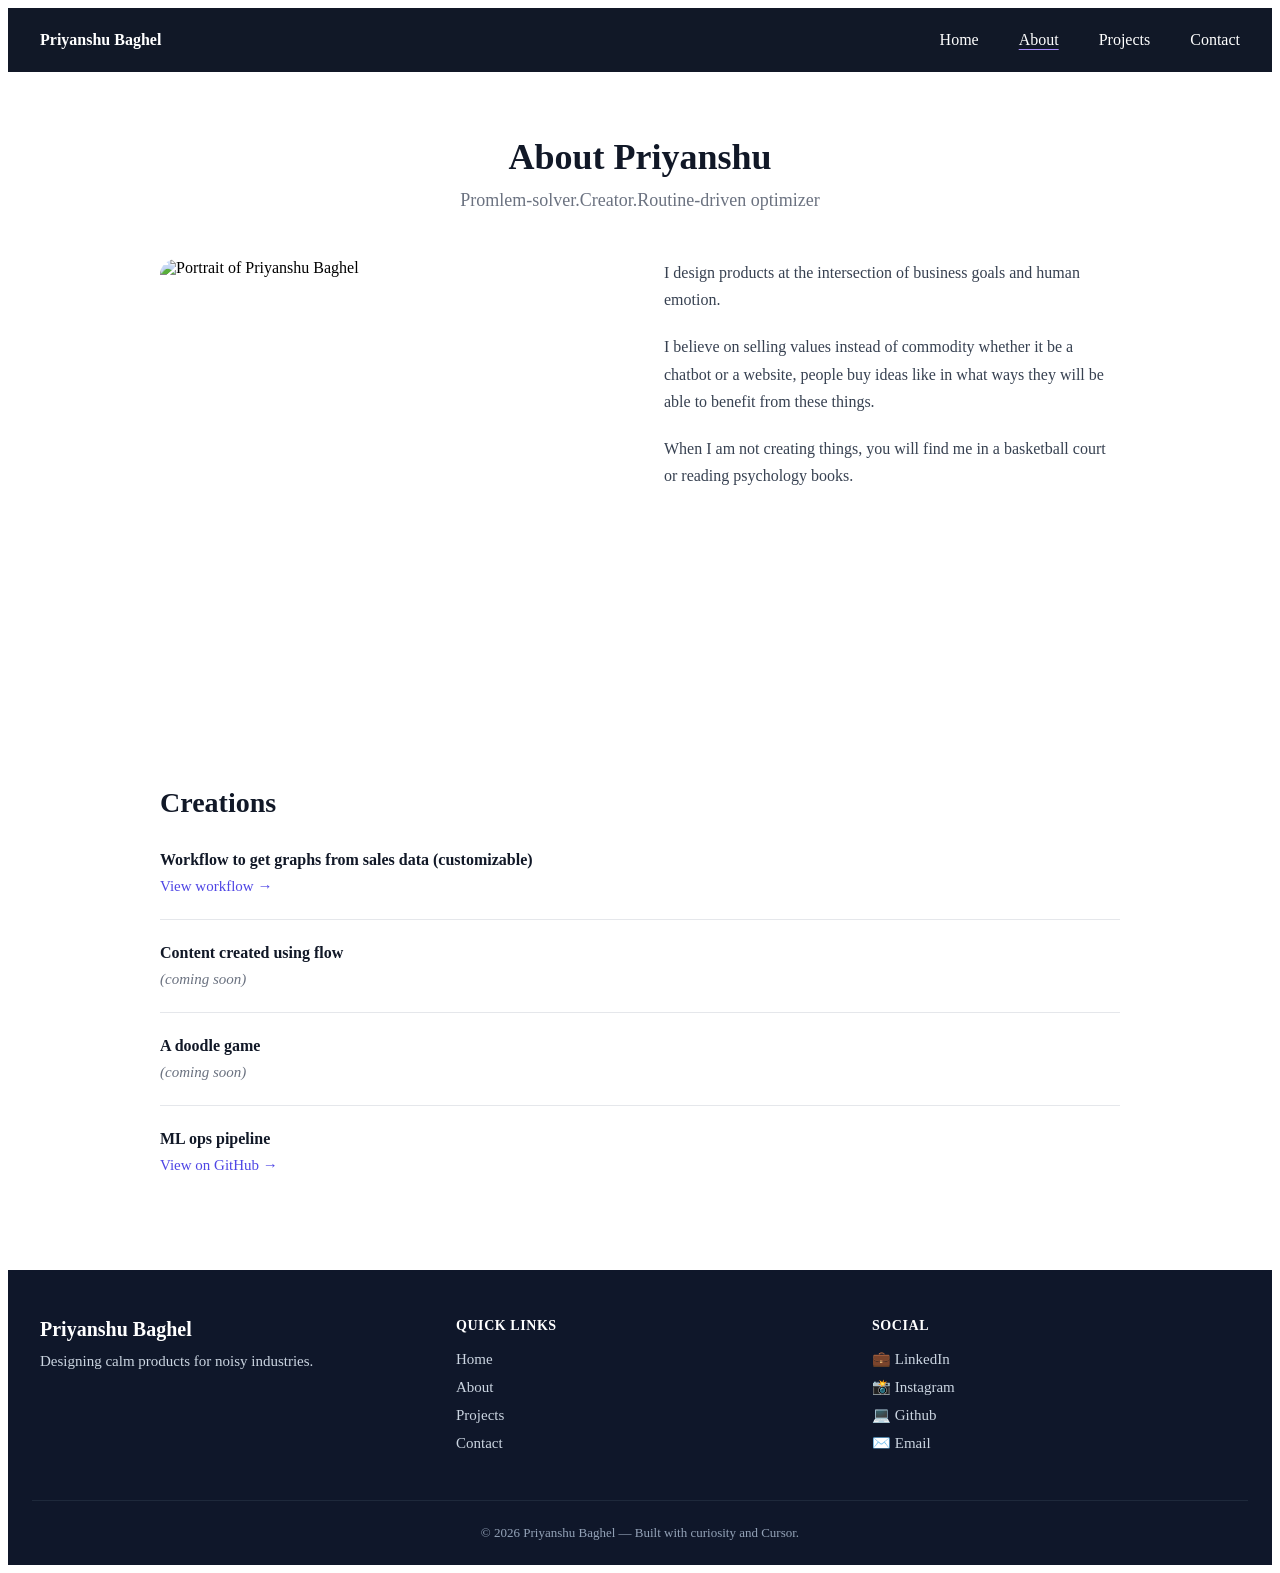
==== about.html @ ce5935f5 "Add files via upload" ====
<!DOCTYPE html>
<html lang="en">
<head>
  <meta charset="UTF-8">
  <meta name="viewport" content="width=device-width, initial-scale=1.0">
  <title>About | Priyanshu Baghel</title>
  <link rel="stylesheet" href="styles.css">
</head>
<body>

  <!-- Main site navigation — stays pinned at the top while scrolling -->
  <nav class="navbar">

    <!-- Brand name shown on the left side of the bar -->
    <a href="index.html" class="navbar-brand">Priyanshu Baghel</a>

    <!-- Link group — sits on the right and holds all page links -->
    <ul class="navbar-links">
      <!-- "active" marks the current page so it gets a purple underline -->
      <li><a href="index.html">Home</a></li>
      <li><a href="about.html" class="active">About</a></li>
      <li><a href="projects.html">Projects</a></li>
      <li><a href="contact.html">Contact</a></li>
    </ul>

  </nav>

  <!-- Page header -->
  <header class="about-header">
    <h1 class="about-title">About Priyanshu</h1>
    <p class="about-subtitle">Promlem-solver.Creator.Routine-driven optimizer</p>
  </header>

  <!-- Two-column bio: photo on the left, story on the right -->
  <section class="about-bio">
    <img
      class="about-photo"
      src="https://placehold.co/400x400/4f46e5/ffffff?text=Priyanshu"
      alt="Portrait of Priyanshu Baghel"
      width="400"
      height="400"
    >
    <div class="about-bio-text">
      <p>I design products at the intersection of business goals and human emotion.</p>
      <p>I believe on selling values instead of commodity whether it be a chatbot or a website, people buy ideas like in what ways they will be able to benefit from these things.</p>
      <p>When I am not creating things, you will find me in a basketball court or reading psychology books.</p>
    </div>
  </section>

  <!-- Creations — vertical list of projects with links -->
  <section class="creations">
    <h2 class="creations-heading">Creations</h2>
    <ul class="creations-list">
      <li class="creation-item">
        <p class="creation-description">Workflow to get graphs from sales data (customizable)</p>
        <a href="https://tempusage.app.n8n.cloud/workflow/j2OsBE8HFvmYB6ne" target="_blank" rel="noopener noreferrer">View workflow →</a>
      </li>
      <li class="creation-item">
        <p class="creation-description">Content created using flow</p>
        <span class="creation-coming-soon">(coming soon)</span>
      </li>
      <li class="creation-item">
        <p class="creation-description">A doodle game</p>
        <span class="creation-coming-soon">(coming soon)</span>
      </li>
      <li class="creation-item">
        <p class="creation-description">ML ops pipeline</p>
        <a href="https://github.com/Priyanshukcah/Mlops" target="_blank" rel="noopener noreferrer">View on GitHub →</a>
      </li>
    </ul>
  </section>

  <!-- Site footer — brand, quick links, and social -->
  <footer class="site-footer">
    <div class="footer-main">
      <div class="footer-column footer-brand">
        <p class="footer-brand-name">Priyanshu Baghel</p>
        <p class="footer-tagline">Designing calm products for noisy industries.</p>
      </div>
      <div class="footer-column footer-links">
        <h3 class="footer-heading">Quick links</h3>
        <ul>
          <li><a href="index.html">Home</a></li>
          <li><a href="about.html">About</a></li>
          <li><a href="projects.html">Projects</a></li>
          <li><a href="contact.html">Contact</a></li>
        </ul>
      </div>
      <div class="footer-column footer-social">
        <h3 class="footer-heading">Social</h3>
        <ul>
          <li><a href="https://www.linkedin.com/in/priyanshu-baghel-b178b1399/" target="_blank" rel="noopener noreferrer">💼 LinkedIn</a></li>
          <li><a href="https://www.instagram.com/2025ucs0103/" target="_blank" rel="noopener noreferrer">📸 Instagram</a></li>
          <li><a href="https://github.com/Priyanshukcah" target="_blank" rel="noopener noreferrer">💻 Github</a></li>
          <li><a href="mailto:priyanshubaghel164@gmail.com">✉️ Email</a></li>
        </ul>
      </div>
    </div>
    <div class="footer-bottom">
      <p>© 2026 Priyanshu Baghel — Built with curiosity and Cursor.</p>
    </div>
  </footer>

  <script src="script.js"></script>
</body>
</html>
---- styles.css ----
/* === NAVIGATION === */

.navbar {
  position: sticky;
  top: 0;
  z-index: 100;
  display: flex;
  align-items: center;
  justify-content: space-between;
  height: 64px;
  padding: 0 2rem;
  background-color: #111827;
  font-size: 16px;
}

.navbar-brand {
  color: #ffffff;
  text-decoration: none;
  font-weight: 600;
  transition: color 0.2s ease;
}

.navbar-brand:hover {
  color: #a78bfa;
}

.navbar-links {
  display: flex;
  align-items: center;
  gap: 2.5rem;
  margin: 0;
  padding: 0;
  list-style: none;
}

.navbar-links a {
  color: #ffffff;
  text-decoration: none;
  transition: color 0.2s ease;
}

.navbar-links a:hover {
  color: #a78bfa;
}

.navbar-links a.active {
  text-decoration: underline;
  text-decoration-color: #a78bfa;
  text-underline-offset: 4px;
}

/* === HERO === */

.hero {
  display: flex;
  align-items: center;
  justify-content: center;
  width: 100%;
  height: 80vh;
  background: linear-gradient(to bottom right, #4f46e5, #9333ea);
  color: #ffffff;
  text-align: center;
}

.hero-content {
  display: flex;
  flex-direction: column;
  align-items: center;
  padding: 0 2rem;
}

.hero-eyebrow {
  margin: 0 0 1rem;
  font-size: 14px;
  letter-spacing: 4px;
  text-transform: uppercase;
  opacity: 0.6;
}

.hero-headline {
  margin: 0 0 1.25rem;
  max-width: 800px;
  font-size: 48px;
  font-weight: 700;
  line-height: 1.15;
}

@media (max-width: 639px) {
  .hero-headline {
    font-size: 36px;
  }
}

.hero-subheadline {
  margin: 0 0 2rem;
  max-width: 600px;
  font-size: 20px;
  line-height: 1.5;
  opacity: 0.8;
}

.hero-cta {
  display: inline-block;
  padding: 16px 32px;
  border-radius: 999px;
  background-color: #ffffff;
  color: #111827;
  font-size: 16px;
  font-weight: 600;
  text-decoration: none;
  box-shadow: 0 4px 14px rgba(0, 0, 0, 0.15);
  transition: transform 0.2s ease, box-shadow 0.2s ease;
  animation: hero-float 2s ease-in-out infinite;
}

@keyframes hero-float {
  0%, 100% {
    transform: translateY(0);
  }
  50% {
    transform: translateY(-3px);
  }
}

.hero-cta:hover {
  transform: translateY(-4px);
  box-shadow: 0 8px 20px rgba(0, 0, 0, 0.2);
}

/* === SKILLS === */

.skills {
  padding: 96px 24px;
  text-align: center;
}

.skills-heading {
  margin: 0 0 16px;
  font-size: 32px;
  font-weight: 700;
  color: #111827;
}

.skills-tagline {
  margin: 0 0 48px;
  font-size: 18px;
  color: #6b7280;
}

.skills-grid {
  display: grid;
  grid-template-columns: repeat(auto-fit, minmax(260px, 1fr));
  gap: 24px;
  max-width: 1200px;
  margin: 0 auto;
  text-align: left;
}

.skill-card {
  padding: 24px;
  border: 1px solid #e5e7eb;
  border-radius: 16px;
  background-color: #ffffff;
  box-shadow: 0 1px 3px rgba(0, 0, 0, 0.08);
  transition: transform 0.2s ease, box-shadow 0.2s ease;
}

.skill-card:hover {
  transform: translateY(-6px);
  box-shadow: 0 12px 24px rgba(0, 0, 0, 0.12);
}

.skill-icon {
  display: block;
  margin-bottom: 12px;
  font-size: 48px;
  line-height: 1;
}

.skill-name {
  margin: 0 0 8px;
  font-size: 20px;
  font-weight: 600;
  color: #111827;
}

.skill-description {
  margin: 0;
  font-size: 14px;
  line-height: 1.5;
  color: #6b7280;
}

/* === ABOUT === */

.about-header {
  padding: 64px 24px 48px;
  text-align: center;
}

.about-title {
  margin: 0 0 12px;
  font-size: 36px;
  font-weight: 700;
  color: #111827;
}

.about-subtitle {
  margin: 0;
  font-size: 18px;
  color: #6b7280;
}

.about-bio {
  display: grid;
  grid-template-columns: 1fr 1fr;
  gap: 48px;
  align-items: start;
  max-width: 960px;
  margin: 0 auto;
  padding: 0 24px 64px;
}

.about-photo {
  width: 400px;
  height: 400px;
  max-width: 100%;
  border-radius: 16px;
  object-fit: cover;
}

.about-bio-text p {
  margin: 0 0 1.25rem;
  font-size: 16px;
  line-height: 1.7;
  color: #374151;
}

.about-bio-text p:last-child {
  margin-bottom: 0;
}

@media (max-width: 768px) {
  .about-bio {
    grid-template-columns: 1fr;
    justify-items: center;
    text-align: center;
  }
}

.creations {
  max-width: 960px;
  margin: 0 auto;
  padding: 64px 24px 96px;
}

.creations-heading {
  margin: 0 0 32px;
  font-size: 28px;
  font-weight: 700;
  color: #111827;
}

.creations-list {
  margin: 0;
  padding: 0;
  list-style: none;
}

.creation-item {
  padding: 24px 0;
  border-bottom: 1px solid #e5e7eb;
}

.creation-item:first-child {
  padding-top: 0;
}

.creation-item:last-child {
  border-bottom: none;
  padding-bottom: 0;
}

.creation-description {
  margin: 0 0 8px;
  font-size: 16px;
  font-weight: 600;
  color: #111827;
}

.creation-item a {
  color: #4f46e5;
  font-size: 15px;
  font-weight: 500;
  text-decoration: none;
  transition: color 0.2s ease;
}

.creation-item a:hover {
  color: #9333ea;
}

.creation-coming-soon {
  font-size: 15px;
  color: #6b7280;
  font-style: italic;
}

/* === PROJECTS === */

.projects-header {
  padding: 64px 24px 48px;
  text-align: center;
}

.projects-title {
  margin: 0 0 12px;
  font-size: 36px;
  font-weight: 700;
  color: #111827;
}

.projects-subtitle {
  margin: 0;
  font-size: 18px;
  color: #6b7280;
}

.projects-grid {
  display: grid;
  grid-template-columns: repeat(auto-fit, minmax(320px, 1fr));
  gap: 32px;
  max-width: 1200px;
  margin: 0 auto;
  padding: 0 24px 96px;
}

.project-card {
  overflow: hidden;
  border: 1px solid #e5e7eb;
  border-radius: 16px;
  background-color: #ffffff;
  box-shadow: 0 1px 3px rgba(0, 0, 0, 0.08);
}

.project-image {
  display: block;
  width: 100%;
  aspect-ratio: 16 / 9;
  object-fit: cover;
}

.project-body {
  padding: 24px;
}

.project-title {
  margin: 0 0 8px;
  font-size: 22px;
  font-weight: 600;
  color: #111827;
}

.project-description {
  margin: 0 0 16px;
  font-size: 14px;
  line-height: 1.5;
  color: #6b7280;
}

.project-tags {
  display: flex;
  flex-wrap: wrap;
  gap: 8px;
  margin-bottom: 20px;
}

.project-tag {
  padding: 4px 10px;
  border-radius: 999px;
  background-color: #ede9fe;
  color: #5b21b6;
  font-size: 12px;
  font-weight: 500;
}

.project-link {
  color: #4f46e5;
  font-size: 15px;
  font-weight: 600;
  text-decoration: none;
  transition: text-decoration 0.2s ease, color 0.2s ease;
}

.project-link:hover {
  color: #5b21b6;
  text-decoration: underline;
}

.project-link--disabled {
  color: #6b7280;
  font-weight: 500;
  cursor: default;
}

.project-link--disabled:hover {
  color: #6b7280;
  text-decoration: none;
}

/* === CONTACT === */

.contact-header {
  padding: 64px 24px 48px;
  text-align: center;
}

.contact-title {
  margin: 0 0 12px;
  font-size: 36px;
  font-weight: 700;
  color: #111827;
}

.contact-subtitle {
  margin: 0;
  font-size: 18px;
  color: #6b7280;
}

.contact-section {
  display: grid;
  grid-template-columns: 1fr 1.4fr;
  gap: 48px;
  align-items: start;
  max-width: 1000px;
  margin: 0 auto;
  padding: 0 24px 96px;
}

@media (max-width: 900px) {
  .contact-section {
    grid-template-columns: 1fr;
  }
}

.contact-card {
  padding: 32px;
  border: 1px solid #e5e7eb;
  border-radius: 16px;
  background-color: #ffffff;
  box-shadow: 0 1px 3px rgba(0, 0, 0, 0.08);
}

.contact-card-heading {
  margin: 0 0 24px;
  font-size: 22px;
  font-weight: 600;
  color: #111827;
}

.contact-detail {
  margin-bottom: 24px;
}

.contact-detail:last-of-type {
  margin-bottom: 0;
}

.contact-detail-label {
  display: block;
  margin-bottom: 6px;
  font-size: 13px;
  font-weight: 600;
  letter-spacing: 0.04em;
  text-transform: uppercase;
  color: #6b7280;
}

.contact-detail p {
  margin: 0;
  font-size: 16px;
  color: #111827;
}

.contact-detail a {
  color: #4f46e5;
  font-size: 16px;
  text-decoration: none;
  transition: color 0.2s ease;
}

.contact-detail a:hover {
  color: #9333ea;
}

.contact-social-links {
  margin: 0;
  padding: 0;
  list-style: none;
}

.contact-social-links li {
  margin-bottom: 8px;
}

.contact-social-links li:last-child {
  margin-bottom: 0;
}

.contact-social-links a {
  color: #4f46e5;
  font-size: 16px;
  font-weight: 500;
  text-decoration: none;
  transition: color 0.2s ease;
}

.contact-social-links a:hover {
  color: #9333ea;
}

.contact-form-wrapper {
  width: 100%;
}

.contact-form {
  display: flex;
  flex-direction: column;
  gap: 20px;
}

.form-group {
  display: flex;
  flex-direction: column;
  gap: 8px;
}

.form-group label {
  font-size: 14px;
  font-weight: 600;
  color: #374151;
}

.contact-form input,
.contact-form select,
.contact-form textarea {
  width: 100%;
  padding: 12px;
  border: 1px solid #d1d5db;
  border-radius: 8px;
  background-color: #ffffff;
  font-size: 16px;
  font-family: inherit;
  color: #111827;
  transition: border-color 0.2s ease, box-shadow 0.2s ease;
}

.contact-form textarea {
  resize: vertical;
  min-height: 120px;
}

.contact-form input:focus,
.contact-form select:focus,
.contact-form textarea:focus {
  outline: none;
  border-color: #6366f1;
  box-shadow: 0 0 0 3px rgba(99, 102, 241, 0.25);
}

.contact-submit {
  width: 100%;
  padding: 14px;
  border: none;
  border-radius: 8px;
  background-color: #6366f1;
  color: #ffffff;
  font-size: 16px;
  font-weight: 600;
  font-family: inherit;
  cursor: pointer;
  transition: background-color 0.2s ease;
}

.contact-submit:hover {
  background-color: #4f46e5;
}

.contact-success {
  margin: 0;
  padding: 24px;
  border: 1px solid #86efac;
  border-radius: 8px;
  background-color: #f0fdf4;
  color: #166534;
  font-size: 16px;
  line-height: 1.5;
}

/* === FOOTER === */

.site-footer {
  background-color: #0f172a;
  color: #cbd5e1;
  padding: 48px 24px 0;
}

.footer-main {
  display: grid;
  grid-template-columns: repeat(3, 1fr);
  gap: 48px;
  max-width: 1200px;
  margin: 0 auto;
  padding-bottom: 48px;
}

@media (max-width: 768px) {
  .footer-main {
    grid-template-columns: 1fr;
    gap: 32px;
  }
}

.footer-brand-name {
  margin: 0 0 8px;
  font-size: 20px;
  font-weight: 700;
  color: #ffffff;
}

.footer-tagline {
  margin: 0;
  font-size: 15px;
  line-height: 1.6;
  color: #cbd5e1;
}

.footer-heading {
  margin: 0 0 16px;
  font-size: 14px;
  font-weight: 600;
  letter-spacing: 0.04em;
  text-transform: uppercase;
  color: #ffffff;
}

.footer-links ul,
.footer-social ul {
  margin: 0;
  padding: 0;
  list-style: none;
}

.footer-links li,
.footer-social li {
  margin-bottom: 10px;
}

.footer-links li:last-child,
.footer-social li:last-child {
  margin-bottom: 0;
}

.footer-links a,
.footer-social a {
  color: #cbd5e1;
  font-size: 15px;
  text-decoration: none;
  transition: color 0.2s ease;
}

.footer-links a:hover,
.footer-social a:hover {
  color: #ffffff;
}

.footer-bottom {
  border-top: 1px solid #1e293b;
  padding: 24px;
  text-align: center;
}

.footer-bottom p {
  margin: 0;
  font-size: 13px;
  color: #94a3b8;
}
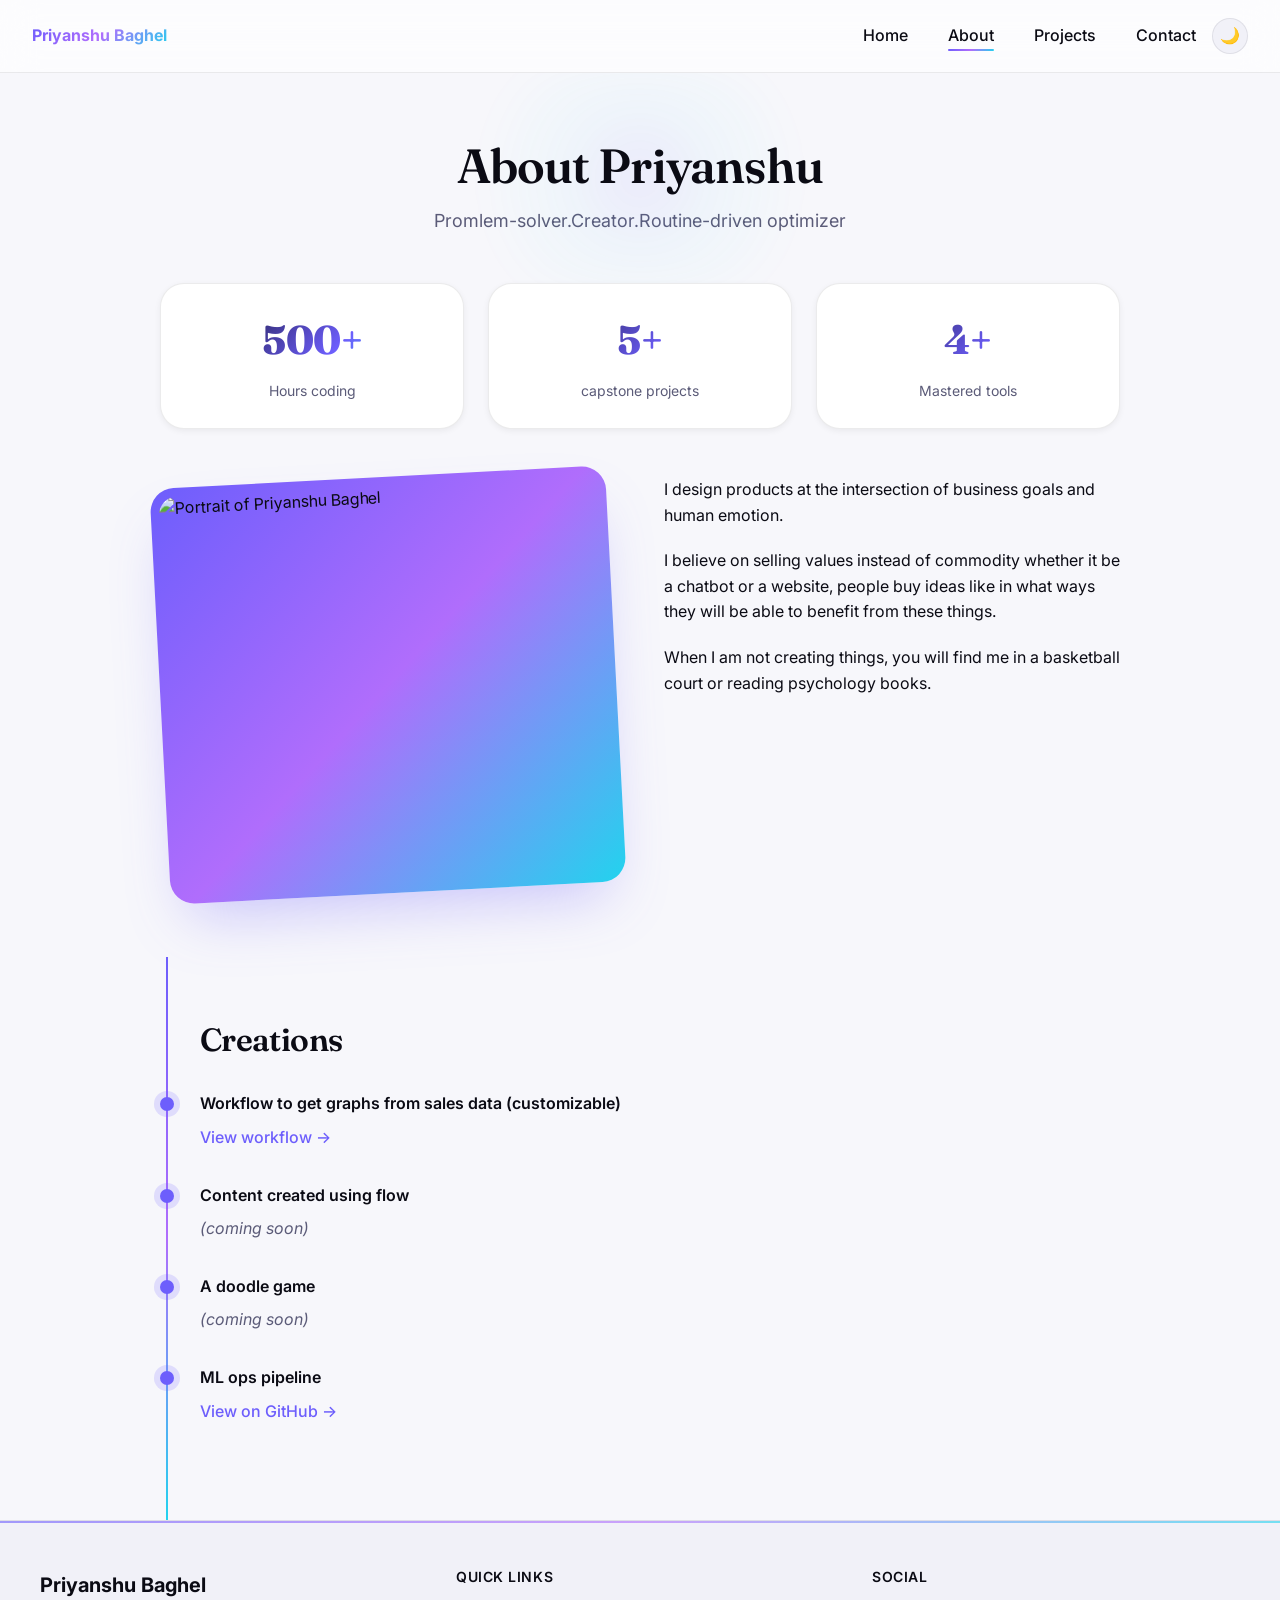
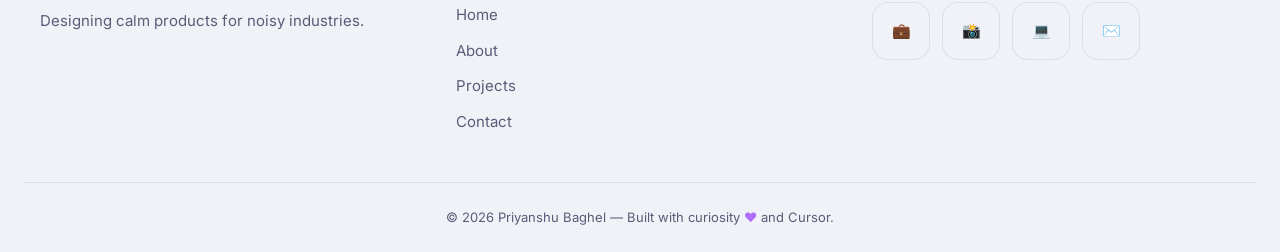
==== commit 2100202d: "Add files via upload" ====
--- a/about.html
+++ b/about.html
@@ -3,6 +3,9 @@
 <head>
   <meta charset="UTF-8">
   <meta name="viewport" content="width=device-width, initial-scale=1.0">
+  <script>
+    (function(){try{var k="aanya-theme",t=localStorage.getItem(k);if(!t)t=matchMedia("(prefers-color-scheme: dark)").matches?"dark":"light";document.documentElement.setAttribute("data-theme",t);}catch(e){}})();
+  </script>
   <title>About | Priyanshu Baghel</title>
   <link rel="stylesheet" href="styles.css">
 </head>
@@ -14,14 +17,31 @@
     <!-- Brand name shown on the left side of the bar -->
     <a href="index.html" class="navbar-brand">Priyanshu Baghel</a>
 
-    <!-- Link group — sits on the right and holds all page links -->
-    <ul class="navbar-links">
-      <!-- "active" marks the current page so it gets a purple underline -->
-      <li><a href="index.html">Home</a></li>
-      <li><a href="about.html" class="active">About</a></li>
-      <li><a href="projects.html">Projects</a></li>
-      <li><a href="contact.html">Contact</a></li>
-    </ul>
+    <div class="navbar-end">
+      <!-- Link group — sits on the right and holds all page links -->
+      <ul class="navbar-links" id="navbar-menu">
+        <!-- "active" marks the current page so it gets a purple underline -->
+        <li><a href="index.html">Home</a></li>
+        <li><a href="about.html" class="active">About</a></li>
+        <li><a href="projects.html">Projects</a></li>
+        <li><a href="contact.html">Contact</a></li>
+      </ul>
+
+      <button type="button" class="theme-toggle" aria-label="Switch to dark mode">
+        <span class="theme-toggle-icon" aria-hidden="true">🌙</span>
+      </button>
+
+      <!-- Hamburger toggle — visible on mobile only -->
+      <button
+        class="navbar-toggle"
+        type="button"
+        aria-label="Toggle navigation menu"
+        aria-expanded="false"
+        aria-controls="navbar-menu"
+      >
+        <span class="navbar-toggle-icon" aria-hidden="true">☰</span>
+      </button>
+    </div>
 
   </nav>
 
@@ -31,15 +51,33 @@
     <p class="about-subtitle">Promlem-solver.Creator.Routine-driven optimizer</p>
   </header>
 
+  <!-- Stats strip -->
+  <section class="stats-strip reveal">
+    <div class="stat-item">
+      <span class="stat-number" data-target="500" data-suffix="+">0</span>
+      <span class="stat-label">Hours coding</span>
+    </div>
+    <div class="stat-item">
+      <span class="stat-number" data-target="5" data-suffix="+">0</span>
+      <span class="stat-label">capstone projects</span>
+    </div>
+    <div class="stat-item">
+      <span class="stat-number" data-target="4" data-suffix="+">0</span>
+      <span class="stat-label">Mastered tools</span>
+    </div>
+  </section>
+
   <!-- Two-column bio: photo on the left, story on the right -->
   <section class="about-bio">
-    <img
-      class="about-photo"
-      src="https://placehold.co/400x400/4f46e5/ffffff?text=Priyanshu"
-      alt="Portrait of Priyanshu Baghel"
-      width="400"
-      height="400"
-    >
+    <div class="about-photo-wrap">
+      <img
+        class="about-photo"
+        src="https://placehold.co/400x400/4f46e5/ffffff?text=Priyanshu"
+        alt="Portrait of Priyanshu Baghel"
+        width="400"
+        height="400"
+      >
+    </div>
     <div class="about-bio-text">
       <p>I design products at the intersection of business goals and human emotion.</p>
       <p>I believe on selling values instead of commodity whether it be a chatbot or a website, people buy ideas like in what ways they will be able to benefit from these things.</p>
@@ -47,24 +85,24 @@
     </div>
   </section>
 
-  <!-- Creations — vertical list of projects with links -->
-  <section class="creations">
-    <h2 class="creations-heading">Creations</h2>
-    <ul class="creations-list">
-      <li class="creation-item">
-        <p class="creation-description">Workflow to get graphs from sales data (customizable)</p>
+  <!-- Creations — vertical timeline of projects with links -->
+  <section class="timeline">
+    <h2 class="timeline-heading">Creations</h2>
+    <ul class="timeline-list">
+      <li class="timeline-item reveal" style="transition-delay: 50ms">
+        <p class="timeline-description">Workflow to get graphs from sales data (customizable)</p>
         <a href="https://tempusage.app.n8n.cloud/workflow/j2OsBE8HFvmYB6ne" target="_blank" rel="noopener noreferrer">View workflow →</a>
       </li>
-      <li class="creation-item">
-        <p class="creation-description">Content created using flow</p>
-        <span class="creation-coming-soon">(coming soon)</span>
+      <li class="timeline-item reveal" style="transition-delay: 150ms">
+        <p class="timeline-description">Content created using flow</p>
+        <span class="timeline-coming-soon">(coming soon)</span>
       </li>
-      <li class="creation-item">
-        <p class="creation-description">A doodle game</p>
-        <span class="creation-coming-soon">(coming soon)</span>
+      <li class="timeline-item reveal" style="transition-delay: 250ms">
+        <p class="timeline-description">A doodle game</p>
+        <span class="timeline-coming-soon">(coming soon)</span>
       </li>
-      <li class="creation-item">
-        <p class="creation-description">ML ops pipeline</p>
+      <li class="timeline-item reveal" style="transition-delay: 350ms">
+        <p class="timeline-description">ML ops pipeline</p>
         <a href="https://github.com/Priyanshukcah/Mlops" target="_blank" rel="noopener noreferrer">View on GitHub →</a>
       </li>
     </ul>
@@ -88,16 +126,16 @@
       </div>
       <div class="footer-column footer-social">
         <h3 class="footer-heading">Social</h3>
-        <ul>
-          <li><a href="https://www.linkedin.com/in/priyanshu-baghel-b178b1399/" target="_blank" rel="noopener noreferrer">💼 LinkedIn</a></li>
-          <li><a href="https://www.instagram.com/2025ucs0103/" target="_blank" rel="noopener noreferrer">📸 Instagram</a></li>
-          <li><a href="https://github.com/Priyanshukcah" target="_blank" rel="noopener noreferrer">💻 Github</a></li>
-          <li><a href="mailto:priyanshubaghel164@gmail.com">✉️ Email</a></li>
-        </ul>
+        <div class="social-icon-row">
+          <a href="https://www.linkedin.com/in/priyanshu-baghel-b178b1399/" class="social-icon-btn" target="_blank" rel="noopener noreferrer" aria-label="LinkedIn">💼</a>
+          <a href="https://www.instagram.com/2025ucs0103/" class="social-icon-btn" target="_blank" rel="noopener noreferrer" aria-label="Instagram">📸</a>
+          <a href="https://github.com/Priyanshukcah" class="social-icon-btn" target="_blank" rel="noopener noreferrer" aria-label="Github">💻</a>
+          <a href="mailto:priyanshubaghel164@gmail.com" class="social-icon-btn" aria-label="Email">✉️</a>
+        </div>
       </div>
     </div>
     <div class="footer-bottom">
-      <p>© 2026 Priyanshu Baghel — Built with curiosity and Cursor.</p>
+      <p>© 2026 Priyanshu Baghel — Built with curiosity <span class="footer-heart" aria-hidden="true">♥</span> and Cursor.</p>
     </div>
   </footer>
 
--- a/styles.css
+++ b/styles.css
@@ -1,3 +1,125 @@
+@import url("https://fonts.googleapis.com/css2?family=Fraunces:opsz,wght@9..144,600;800&family=Inter:wght@400;500;600;700&display=swap");
+
+/* === DESIGN TOKENS === */
+
+:root {
+  --bg: #f7f7fb;
+  --surface: #ffffff;
+  --surface-2: #f1f1f8;
+  --text: #0b0b14;
+  --text-muted: #5b5b78;
+  --border: rgba(11, 11, 20, 0.08);
+  --primary: #6d5efc;
+  --primary-2: #b06dfc;
+  --accent: #22d3ee;
+  --success: #16a34a;
+  --danger: #ef4444;
+  --shadow-sm: 0 2px 6px rgba(11, 11, 20, 0.06);
+  --shadow-md: 0 12px 32px -8px rgba(109, 94, 252, 0.18);
+  --shadow-lg: 0 30px 60px -20px rgba(109, 94, 252, 0.35);
+  --radius-sm: 10px;
+  --radius-md: 16px;
+  --radius-lg: 24px;
+  --radius-pill: 999px;
+  --ease: cubic-bezier(0.2, 0.7, 0.2, 1);
+  --dur-fast: 180ms;
+  --dur: 320ms;
+  --dur-slow: 650ms;
+  --grad-hero: linear-gradient(135deg, #6d5efc 0%, #b06dfc 50%, #22d3ee 100%);
+  --grad-text: linear-gradient(135deg, #0b0b14 0%, #6d5efc 60%, #22d3ee 100%);
+
+  /* Legacy aliases — keep older rules working */
+  --color-bg: var(--surface);
+  --color-text: var(--text);
+  --color-muted: var(--text-muted);
+  --color-primary: var(--primary);
+  --color-primary-dark: #4338ca;
+  --color-accent: var(--primary-2);
+  --color-surface: var(--surface-2);
+  --font-size-h1: 48px;
+  --font-size-h2: 32px;
+  --font-size-h3: 22px;
+  --font-size-body: 16px;
+  --font-size-small: 14px;
+  --line-height-body: 1.6;
+  --line-height-heading: 1.2;
+}
+
+:root[data-theme="dark"] {
+  --bg: #08090f;
+  --surface: #13141f;
+  --surface-2: #1c1d2e;
+  --text: #f5f5fa;
+  --text-muted: #9ca3b7;
+  --border: rgba(245, 245, 250, 0.1);
+  --shadow-sm: 0 2px 8px rgba(0, 0, 0, 0.4);
+  --shadow-md: 0 14px 40px -10px rgba(34, 211, 238, 0.2);
+  --shadow-lg: 0 30px 80px -20px rgba(109, 94, 252, 0.45);
+  --grad-text: linear-gradient(135deg, #ffffff 0%, #b06dfc 60%, #22d3ee 100%);
+  --color-bg: var(--surface);
+  --color-text: var(--text);
+  --color-muted: var(--text-muted);
+  --color-surface: var(--surface-2);
+}
+
+html {
+  scroll-behavior: smooth;
+}
+
+body,
+*,
+*::before,
+*::after {
+  transition:
+    background-color var(--dur) var(--ease),
+    color var(--dur) var(--ease),
+    border-color var(--dur) var(--ease),
+    box-shadow var(--dur) var(--ease);
+}
+
+body {
+  margin: 0;
+  font-family: "Inter", sans-serif;
+  font-size: var(--font-size-body);
+  line-height: var(--line-height-body);
+  color: var(--text);
+  background-color: var(--bg);
+}
+
+h1,
+h2 {
+  font-family: "Fraunces", serif;
+  font-weight: 600;
+  line-height: var(--line-height-heading);
+  letter-spacing: -0.02em;
+}
+
+:focus-visible {
+  outline: 2px solid var(--primary);
+  outline-offset: 3px;
+}
+
+button:focus:not(:focus-visible),
+a:focus:not(:focus-visible),
+input:focus:not(:focus-visible),
+select:focus:not(:focus-visible),
+textarea:focus:not(:focus-visible) {
+  outline: none;
+}
+
+h1 {
+  font-size: var(--font-size-h1);
+}
+
+h2 {
+  font-size: var(--font-size-h2);
+}
+
+h3 {
+  font-size: var(--font-size-h3);
+  line-height: var(--line-height-heading);
+}
+
 /* === NAVIGATION === */
 
 .navbar {
@@ -9,19 +131,19 @@
   justify-content: space-between;
   height: 64px;
   padding: 0 2rem;
-  background-color: #111827;
-  font-size: 16px;
+  background-color: var(--color-text);
+  font-size: var(--font-size-body);
 }
 
 .navbar-brand {
-  color: #ffffff;
+  color: var(--color-bg);
   text-decoration: none;
   font-weight: 600;
   transition: color 0.2s ease;
 }
 
 .navbar-brand:hover {
-  color: #a78bfa;
+  color: var(--color-accent);
 }
 
 .navbar-links {
@@ -34,19 +156,39 @@
 }
 
 .navbar-links a {
-  color: #ffffff;
+  color: var(--color-bg);
   text-decoration: none;
   transition: color 0.2s ease;
 }
 
 .navbar-links a:hover {
-  color: #a78bfa;
+  color: var(--color-accent);
 }
 
 .navbar-links a.active {
   text-decoration: underline;
-  text-decoration-color: #a78bfa;
+  text-decoration-color: var(--color-accent);
   text-underline-offset: 4px;
+}
+
+.navbar-toggle {
+  display: none;
+  padding: 0;
+  border: none;
+  background: none;
+  color: var(--color-bg);
+  cursor: pointer;
+}
+
+.navbar-toggle-icon {
+  display: inline-block;
+  font-size: 24px;
+  line-height: 1;
+  transition: transform 0.2s ease, opacity 0.2s ease;
+}
+
+.navbar.is-open .navbar-toggle-icon {
+  transform: rotate(90deg);
 }
 
 /* === HERO === */
@@ -57,8 +199,8 @@
   justify-content: center;
   width: 100%;
   height: 80vh;
-  background: linear-gradient(to bottom right, #4f46e5, #9333ea);
-  color: #ffffff;
+  background: linear-gradient(to bottom right, var(--color-primary-dark), #9333ea);
+  color: var(--color-bg);
   text-align: center;
 }
 
@@ -71,7 +213,7 @@
 
 .hero-eyebrow {
   margin: 0 0 1rem;
-  font-size: 14px;
+  font-size: var(--font-size-small);
   letter-spacing: 4px;
   text-transform: uppercase;
   opacity: 0.6;
@@ -80,22 +222,14 @@
 .hero-headline {
   margin: 0 0 1.25rem;
   max-width: 800px;
-  font-size: 48px;
-  font-weight: 700;
-  line-height: 1.15;
-}
-
-@media (max-width: 639px) {
-  .hero-headline {
-    font-size: 36px;
-  }
+  font-weight: 600;
 }
 
 .hero-subheadline {
   margin: 0 0 2rem;
   max-width: 600px;
   font-size: 20px;
-  line-height: 1.5;
+  line-height: var(--line-height-body);
   opacity: 0.8;
 }
 
@@ -103,9 +237,9 @@
   display: inline-block;
   padding: 16px 32px;
   border-radius: 999px;
-  background-color: #ffffff;
-  color: #111827;
-  font-size: 16px;
+  background-color: var(--color-bg);
+  color: var(--color-text);
+  font-size: var(--font-size-body);
   font-weight: 600;
   text-decoration: none;
   box-shadow: 0 4px 14px rgba(0, 0, 0, 0.15);
@@ -132,19 +266,19 @@
 .skills {
   padding: 96px 24px;
   text-align: center;
+  background-color: var(--color-surface);
 }
 
 .skills-heading {
   margin: 0 0 16px;
-  font-size: 32px;
-  font-weight: 700;
-  color: #111827;
+  font-weight: 600;
+  color: var(--color-text);
 }
 
 .skills-tagline {
   margin: 0 0 48px;
   font-size: 18px;
-  color: #6b7280;
+  color: var(--color-muted);
 }
 
 .skills-grid {
@@ -160,7 +294,7 @@
   padding: 24px;
   border: 1px solid #e5e7eb;
   border-radius: 16px;
-  background-color: #ffffff;
+  background-color: var(--color-bg);
   box-shadow: 0 1px 3px rgba(0, 0, 0, 0.08);
   transition: transform 0.2s ease, box-shadow 0.2s ease;
 }
@@ -179,16 +313,15 @@
 
 .skill-name {
   margin: 0 0 8px;
-  font-size: 20px;
-  font-weight: 600;
-  color: #111827;
+  font-weight: 600;
+  color: var(--color-text);
 }
 
 .skill-description {
   margin: 0;
-  font-size: 14px;
-  line-height: 1.5;
-  color: #6b7280;
+  font-size: var(--font-size-small);
+  line-height: var(--line-height-body);
+  color: var(--color-muted);
 }
 
 /* === ABOUT === */
@@ -200,15 +333,14 @@
 
 .about-title {
   margin: 0 0 12px;
-  font-size: 36px;
-  font-weight: 700;
-  color: #111827;
+  font-weight: 600;
+  color: var(--color-text);
 }
 
 .about-subtitle {
   margin: 0;
   font-size: 18px;
-  color: #6b7280;
+  color: var(--color-muted);
 }
 
 .about-bio {
@@ -231,21 +363,13 @@
 
 .about-bio-text p {
   margin: 0 0 1.25rem;
-  font-size: 16px;
-  line-height: 1.7;
-  color: #374151;
+  font-size: var(--font-size-body);
+  line-height: var(--line-height-body);
+  color: var(--color-text);
 }
 
 .about-bio-text p:last-child {
   margin-bottom: 0;
-}
-
-@media (max-width: 768px) {
-  .about-bio {
-    grid-template-columns: 1fr;
-    justify-items: center;
-    text-align: center;
-  }
 }
 
 .creations {
@@ -256,9 +380,8 @@
 
 .creations-heading {
   margin: 0 0 32px;
-  font-size: 28px;
-  font-weight: 700;
-  color: #111827;
+  font-weight: 600;
+  color: var(--color-text);
 }
 
 .creations-list {
@@ -283,13 +406,13 @@
 
 .creation-description {
   margin: 0 0 8px;
-  font-size: 16px;
-  font-weight: 600;
-  color: #111827;
+  font-size: var(--font-size-body);
+  font-weight: 600;
+  color: var(--color-text);
 }
 
 .creation-item a {
-  color: #4f46e5;
+  color: var(--color-primary);
   font-size: 15px;
   font-weight: 500;
   text-decoration: none;
@@ -297,12 +420,12 @@
 }
 
 .creation-item a:hover {
-  color: #9333ea;
+  color: var(--color-primary-dark);
 }
 
 .creation-coming-soon {
   font-size: 15px;
-  color: #6b7280;
+  color: var(--color-muted);
   font-style: italic;
 }
 
@@ -315,15 +438,14 @@
 
 .projects-title {
   margin: 0 0 12px;
-  font-size: 36px;
-  font-weight: 700;
-  color: #111827;
+  font-weight: 600;
+  color: var(--color-text);
 }
 
 .projects-subtitle {
   margin: 0;
   font-size: 18px;
-  color: #6b7280;
+  color: var(--color-muted);
 }
 
 .projects-grid {
@@ -339,7 +461,7 @@
   overflow: hidden;
   border: 1px solid #e5e7eb;
   border-radius: 16px;
-  background-color: #ffffff;
+  background-color: var(--color-bg);
   box-shadow: 0 1px 3px rgba(0, 0, 0, 0.08);
 }
 
@@ -356,16 +478,15 @@
 
 .project-title {
   margin: 0 0 8px;
-  font-size: 22px;
-  font-weight: 600;
-  color: #111827;
+  font-weight: 600;
+  color: var(--color-text);
 }
 
 .project-description {
   margin: 0 0 16px;
-  font-size: 14px;
-  line-height: 1.5;
-  color: #6b7280;
+  font-size: var(--font-size-small);
+  line-height: var(--line-height-body);
+  color: var(--color-muted);
 }
 
 .project-tags {
@@ -385,7 +506,7 @@
 }
 
 .project-link {
-  color: #4f46e5;
+  color: var(--color-primary);
   font-size: 15px;
   font-weight: 600;
   text-decoration: none;
@@ -393,18 +514,18 @@
 }
 
 .project-link:hover {
-  color: #5b21b6;
+  color: var(--color-primary-dark);
   text-decoration: underline;
 }
 
 .project-link--disabled {
-  color: #6b7280;
+  color: var(--color-muted);
   font-weight: 500;
   cursor: default;
 }
 
 .project-link--disabled:hover {
-  color: #6b7280;
+  color: var(--color-muted);
   text-decoration: none;
 }
 
@@ -417,15 +538,14 @@
 
 .contact-title {
   margin: 0 0 12px;
-  font-size: 36px;
-  font-weight: 700;
-  color: #111827;
+  font-weight: 600;
+  color: var(--color-text);
 }
 
 .contact-subtitle {
   margin: 0;
   font-size: 18px;
-  color: #6b7280;
+  color: var(--color-muted);
 }
 
 .contact-section {
@@ -438,25 +558,18 @@
   padding: 0 24px 96px;
 }
 
-@media (max-width: 900px) {
-  .contact-section {
-    grid-template-columns: 1fr;
-  }
-}
-
 .contact-card {
   padding: 32px;
   border: 1px solid #e5e7eb;
   border-radius: 16px;
-  background-color: #ffffff;
+  background-color: var(--color-bg);
   box-shadow: 0 1px 3px rgba(0, 0, 0, 0.08);
 }
 
 .contact-card-heading {
   margin: 0 0 24px;
-  font-size: 22px;
-  font-weight: 600;
-  color: #111827;
+  font-weight: 600;
+  color: var(--color-text);
 }
 
 .contact-detail {
@@ -474,24 +587,24 @@
   font-weight: 600;
   letter-spacing: 0.04em;
   text-transform: uppercase;
-  color: #6b7280;
+  color: var(--color-muted);
 }
 
 .contact-detail p {
   margin: 0;
-  font-size: 16px;
-  color: #111827;
+  font-size: var(--font-size-body);
+  color: var(--color-text);
 }
 
 .contact-detail a {
-  color: #4f46e5;
-  font-size: 16px;
+  color: var(--color-primary);
+  font-size: var(--font-size-body);
   text-decoration: none;
   transition: color 0.2s ease;
 }
 
 .contact-detail a:hover {
-  color: #9333ea;
+  color: var(--color-primary-dark);
 }
 
 .contact-social-links {
@@ -509,15 +622,15 @@
 }
 
 .contact-social-links a {
-  color: #4f46e5;
-  font-size: 16px;
+  color: var(--color-primary);
+  font-size: var(--font-size-body);
   font-weight: 500;
   text-decoration: none;
   transition: color 0.2s ease;
 }
 
 .contact-social-links a:hover {
-  color: #9333ea;
+  color: var(--color-primary-dark);
 }
 
 .contact-form-wrapper {
@@ -537,9 +650,9 @@
 }
 
 .form-group label {
-  font-size: 14px;
-  font-weight: 600;
-  color: #374151;
+  font-size: var(--font-size-small);
+  font-weight: 600;
+  color: var(--color-text);
 }
 
 .contact-form input,
@@ -549,10 +662,10 @@
   padding: 12px;
   border: 1px solid #d1d5db;
   border-radius: 8px;
-  background-color: #ffffff;
-  font-size: 16px;
+  background-color: var(--color-bg);
+  font-size: var(--font-size-body);
   font-family: inherit;
-  color: #111827;
+  color: var(--color-text);
   transition: border-color 0.2s ease, box-shadow 0.2s ease;
 }
 
@@ -565,7 +678,7 @@
 .contact-form select:focus,
 .contact-form textarea:focus {
   outline: none;
-  border-color: #6366f1;
+  border-color: var(--color-primary);
   box-shadow: 0 0 0 3px rgba(99, 102, 241, 0.25);
 }
 
@@ -574,9 +687,9 @@
   padding: 14px;
   border: none;
   border-radius: 8px;
-  background-color: #6366f1;
-  color: #ffffff;
-  font-size: 16px;
+  background-color: var(--color-primary);
+  color: var(--color-bg);
+  font-size: var(--font-size-body);
   font-weight: 600;
   font-family: inherit;
   cursor: pointer;
@@ -584,7 +697,7 @@
 }
 
 .contact-submit:hover {
-  background-color: #4f46e5;
+  background-color: var(--color-primary-dark);
 }
 
 .contact-success {
@@ -594,8 +707,8 @@
   border-radius: 8px;
   background-color: #f0fdf4;
   color: #166534;
-  font-size: 16px;
-  line-height: 1.5;
+  font-size: var(--font-size-body);
+  line-height: var(--line-height-body);
 }
 
 /* === FOOTER === */
@@ -615,34 +728,27 @@
   padding-bottom: 48px;
 }
 
-@media (max-width: 768px) {
-  .footer-main {
-    grid-template-columns: 1fr;
-    gap: 32px;
-  }
-}
-
 .footer-brand-name {
   margin: 0 0 8px;
   font-size: 20px;
   font-weight: 700;
-  color: #ffffff;
+  color: var(--color-bg);
 }
 
 .footer-tagline {
   margin: 0;
   font-size: 15px;
-  line-height: 1.6;
+  line-height: var(--line-height-body);
   color: #cbd5e1;
 }
 
 .footer-heading {
   margin: 0 0 16px;
-  font-size: 14px;
+  font-size: var(--font-size-small);
   font-weight: 600;
   letter-spacing: 0.04em;
   text-transform: uppercase;
-  color: #ffffff;
+  color: var(--color-bg);
 }
 
 .footer-links ul,
@@ -672,7 +778,7 @@
 
 .footer-links a:hover,
 .footer-social a:hover {
-  color: #ffffff;
+  color: var(--color-bg);
 }
 
 .footer-bottom {
@@ -686,3 +792,914 @@
   font-size: 13px;
   color: #94a3b8;
 }
+
+/* === GLOBAL ANIMATIONS & UTILITIES === */
+
+.scroll-progress {
+  position: fixed;
+  top: 0;
+  left: 0;
+  z-index: 1000;
+  width: 0;
+  height: 3px;
+  background: var(--grad-hero);
+  pointer-events: none;
+}
+
+.reveal {
+  opacity: 0;
+  transform: translateY(28px);
+  transition: opacity var(--dur-slow) var(--ease), transform var(--dur-slow) var(--ease);
+}
+
+.reveal.is-visible {
+  opacity: 1;
+  transform: translateY(0);
+}
+
+.btn-shine {
+  position: relative;
+  overflow: hidden;
+}
+
+.btn-shine::after {
+  content: "";
+  position: absolute;
+  inset: 0;
+  background: linear-gradient(120deg, transparent, rgba(255, 255, 255, 0.4), transparent);
+  transform: translateX(-120%);
+  transition: transform 700ms var(--ease);
+  pointer-events: none;
+}
+
+.btn-shine:hover::after {
+  transform: translateX(120%);
+}
+
+.social-icon-row {
+  display: flex;
+  flex-wrap: wrap;
+  gap: 12px;
+}
+
+.social-icon-btn {
+  display: inline-flex;
+  align-items: center;
+  justify-content: center;
+  width: 56px;
+  height: 56px;
+  border: 1px solid var(--border);
+  border-radius: var(--radius-md);
+  background: var(--surface-2);
+  font-size: 22px;
+  text-decoration: none;
+  transition: transform var(--dur-fast) var(--ease), background var(--dur-fast) var(--ease), box-shadow var(--dur-fast) var(--ease);
+}
+
+.social-icon-btn:hover {
+  transform: scale(1.08);
+  background: var(--grad-hero);
+  box-shadow: var(--shadow-md);
+}
+
+.page-splash {
+  position: fixed;
+  inset: 0;
+  z-index: 9999;
+  display: flex;
+  align-items: center;
+  justify-content: center;
+  background: rgba(8, 9, 15, 0.92);
+  opacity: 0;
+  transition: opacity var(--dur) var(--ease);
+  pointer-events: none;
+}
+
+.page-splash.is-active {
+  opacity: 1;
+}
+
+.page-splash.is-done {
+  opacity: 0;
+}
+
+.page-splash-brand {
+  margin: 0;
+  font-family: "Fraunces", serif;
+  font-size: clamp(28px, 5vw, 42px);
+  font-weight: 800;
+  letter-spacing: -0.02em;
+  background: var(--grad-hero);
+  -webkit-background-clip: text;
+  background-clip: text;
+  color: transparent;
+  animation: splashPulse 900ms var(--ease) forwards;
+}
+
+@keyframes splashPulse {
+  0% { opacity: 0; transform: scale(0.96); }
+  35% { opacity: 1; transform: scale(1); }
+  100% { opacity: 0; transform: scale(1.02); }
+}
+
+/* === NAV (GLASS) === */
+
+.navbar {
+  height: 72px;
+  padding: 0 clamp(1rem, 3vw, 2rem);
+  background: rgba(255, 255, 255, 0.65);
+  backdrop-filter: blur(18px) saturate(140%);
+  -webkit-backdrop-filter: blur(18px) saturate(140%);
+  border-bottom: 1px solid var(--border);
+  box-shadow: none;
+  transition: height var(--dur) var(--ease), background var(--dur) var(--ease), box-shadow var(--dur) var(--ease);
+}
+
+:root[data-theme="dark"] .navbar {
+  background: rgba(19, 20, 31, 0.55);
+}
+
+.navbar.is-scrolled {
+  height: 56px;
+  box-shadow: var(--shadow-md);
+  background: rgba(255, 255, 255, 0.82);
+}
+
+:root[data-theme="dark"] .navbar.is-scrolled {
+  background: rgba(19, 20, 31, 0.78);
+}
+
+.navbar-end {
+  display: flex;
+  align-items: center;
+  gap: 1rem;
+}
+
+.navbar-brand {
+  background: var(--grad-hero);
+  -webkit-background-clip: text;
+  background-clip: text;
+  color: transparent;
+  font-weight: 700;
+}
+
+.navbar-brand:hover {
+  opacity: 0.85;
+  color: transparent;
+}
+
+.navbar-links a {
+  position: relative;
+  color: var(--text);
+  font-weight: 500;
+}
+
+.navbar-links a:hover {
+  color: var(--primary);
+}
+
+.navbar-links a.active {
+  text-decoration: none;
+}
+
+.navbar-links a.active::after {
+  content: "";
+  position: absolute;
+  left: 0;
+  bottom: -6px;
+  width: 100%;
+  height: 2px;
+  background: var(--grad-hero);
+  border-radius: var(--radius-pill);
+  animation: navUnderline var(--dur) var(--ease) forwards;
+  transform-origin: left center;
+}
+
+@keyframes navUnderline {
+  from { transform: scaleX(0); }
+  to { transform: scaleX(1); }
+}
+
+.theme-toggle {
+  display: inline-flex;
+  align-items: center;
+  justify-content: center;
+  width: 36px;
+  height: 36px;
+  padding: 0;
+  border: 1px solid var(--border);
+  border-radius: var(--radius-pill);
+  background: var(--surface-2);
+  cursor: pointer;
+  flex-shrink: 0;
+}
+
+.theme-toggle-icon {
+  font-size: 16px;
+  line-height: 1;
+}
+
+.navbar-toggle {
+  color: var(--text);
+}
+
+/* === HERO (BLOBS) === */
+
+.hero {
+  position: relative;
+  overflow: hidden;
+  height: 80vh;
+  min-height: 520px;
+  background-color: var(--surface);
+  background-image: url("data:image/svg+xml,%3Csvg viewBox='0 0 120 120' xmlns='http://www.w3.org/2000/svg'%3E%3Cfilter id='n'%3E%3CfeTurbulence type='fractalNoise' baseFrequency='0.8' numOctaves='3' stitchTiles='stitch'/%3E%3C/filter%3E%3Crect width='120' height='120' filter='url(%23n)' opacity='0.35'/%3E%3C/svg%3E");
+  background-size: 120px 120px;
+  color: var(--text);
+  isolation: isolate;
+}
+
+.hero::before,
+.hero::after {
+  content: "";
+  position: absolute;
+  width: 60vw;
+  height: 60vw;
+  border-radius: 50%;
+  filter: blur(80px);
+  opacity: 0.55;
+  animation: blobFloat 12s ease-in-out infinite;
+  pointer-events: none;
+  z-index: 0;
+}
+
+.hero::before {
+  top: -10%;
+  left: -8%;
+  background: #6d5efc;
+  mix-blend-mode: multiply;
+}
+
+.hero::after {
+  right: -10%;
+  bottom: -12%;
+  background: #22d3ee;
+  animation-delay: -6s;
+  mix-blend-mode: multiply;
+}
+
+:root[data-theme="dark"] .hero::before,
+:root[data-theme="dark"] .hero::after {
+  mix-blend-mode: screen;
+}
+
+.hero-content {
+  position: relative;
+  z-index: 2;
+}
+
+@keyframes blobFloat {
+  0%, 100% { transform: translate(0, 0); }
+  50% { transform: translate(40px, -40px); }
+}
+
+.hero-eyebrow {
+  color: var(--text-muted);
+  opacity: 1;
+}
+
+.hero-headline {
+  background: var(--grad-text);
+  -webkit-background-clip: text;
+  background-clip: text;
+  color: transparent;
+  font-size: clamp(40px, 6vw, 84px);
+  line-height: 1.05;
+  max-width: 900px;
+}
+
+.hero-subheadline {
+  color: var(--text-muted);
+  opacity: 1;
+}
+
+.hero-cta {
+  position: relative;
+  overflow: hidden;
+  padding: 18px 36px;
+  border-radius: var(--radius-pill);
+  background: var(--grad-hero);
+  color: #ffffff;
+  box-shadow: var(--shadow-md);
+  animation: none;
+}
+
+.hero-cta:hover {
+  transform: translateY(-3px);
+  box-shadow: var(--shadow-lg);
+}
+
+.hero-scroll {
+  position: absolute;
+  bottom: 28px;
+  left: 50%;
+  z-index: 2;
+  width: 22px;
+  height: 36px;
+  border: 2px solid var(--border);
+  border-radius: var(--radius-pill);
+  transform: translateX(-50%);
+}
+
+.hero-scroll-dot {
+  position: absolute;
+  top: 8px;
+  left: 50%;
+  width: 4px;
+  height: 4px;
+  border-radius: 50%;
+  background: var(--primary);
+  transform: translateX(-50%);
+  animation: scrollDot 1.6s ease-in-out infinite;
+}
+
+@keyframes scrollDot {
+  0% { transform: translate(-50%, 0); opacity: 1; }
+  80% { transform: translate(-50%, 14px); opacity: 0.2; }
+  100% { transform: translate(-50%, 0); opacity: 1; }
+}
+
+/* === SKILLS (UPGRADED) === */
+
+.skills {
+  background: var(--bg);
+}
+
+.skill-card {
+  position: relative;
+  overflow: hidden;
+  padding: 28px;
+  border: 1px solid var(--border);
+  border-radius: var(--radius-lg);
+  background: var(--surface);
+  box-shadow: var(--shadow-sm);
+  transition: transform var(--dur) var(--ease), box-shadow var(--dur) var(--ease), border-color var(--dur) var(--ease);
+}
+
+.skill-card::after {
+  content: "";
+  position: absolute;
+  inset: 0;
+  background: linear-gradient(120deg, transparent 30%, rgba(255, 255, 255, 0.45) 50%, transparent 70%);
+  transform: translateX(-100%);
+  transition: transform var(--dur-slow) var(--ease);
+  pointer-events: none;
+}
+
+.skill-card:hover {
+  transform: translateY(-8px);
+  box-shadow: var(--shadow-lg);
+  border-color: transparent;
+  background:
+    linear-gradient(var(--surface), var(--surface)) padding-box,
+    var(--grad-hero) border-box;
+}
+
+.skill-card:hover::after {
+  transform: translateX(100%);
+}
+
+.skill-icon-wrap {
+  display: inline-flex;
+  align-items: center;
+  justify-content: center;
+  width: 56px;
+  height: 56px;
+  margin-bottom: 16px;
+  border-radius: var(--radius-md);
+  background: var(--surface-2);
+  box-shadow: 0 0 0 6px rgba(109, 94, 252, 0.08);
+}
+
+.skill-icon {
+  margin: 0;
+  font-size: 28px;
+}
+
+/* === ABOUT (STATS + TIMELINE) === */
+
+.about-header {
+  position: relative;
+  overflow: hidden;
+}
+
+.about-header::before {
+  content: "";
+  position: absolute;
+  top: 50%;
+  left: 50%;
+  width: min(420px, 80vw);
+  height: min(220px, 40vw);
+  background: radial-gradient(circle, rgba(109, 94, 252, 0.35), rgba(34, 211, 238, 0.15), transparent 70%);
+  opacity: 0.25;
+  filter: blur(20px);
+  transform: translate(-50%, -50%);
+  animation: blobFloat 12s ease-in-out infinite;
+  pointer-events: none;
+}
+
+.about-title,
+.projects-title,
+.contact-title {
+  position: relative;
+  z-index: 1;
+}
+
+.stats-strip {
+  display: grid;
+  grid-template-columns: repeat(3, 1fr);
+  gap: 24px;
+  max-width: 960px;
+  margin: 0 auto 48px;
+  padding: 0 24px;
+}
+
+.stat-item {
+  padding: 24px;
+  border: 1px solid var(--border);
+  border-radius: var(--radius-lg);
+  background: var(--surface);
+  box-shadow: var(--shadow-sm);
+  text-align: center;
+}
+
+.stat-number {
+  display: block;
+  margin-bottom: 6px;
+  font-family: "Fraunces", serif;
+  font-size: clamp(28px, 4vw, 40px);
+  font-weight: 800;
+  letter-spacing: -0.02em;
+  background: var(--grad-text);
+  -webkit-background-clip: text;
+  background-clip: text;
+  color: transparent;
+}
+
+.stat-label {
+  color: var(--text-muted);
+  font-size: var(--font-size-small);
+}
+
+.about-photo-wrap {
+  display: inline-block;
+  padding: 8px;
+  border-radius: var(--radius-lg);
+  background: var(--grad-hero);
+  box-shadow: var(--shadow-lg);
+  transform: rotate(-3deg);
+  transition: transform var(--dur) var(--ease);
+}
+
+.about-photo-wrap:hover {
+  transform: rotate(0deg);
+}
+
+.about-photo {
+  display: block;
+  border-radius: calc(var(--radius-lg) - 4px);
+}
+
+.timeline {
+  position: relative;
+  max-width: 960px;
+  margin: 0 auto;
+  padding: 64px 24px 96px;
+}
+
+.timeline::before {
+  content: "";
+  position: absolute;
+  top: 0;
+  bottom: 0;
+  left: calc(24px + 6px);
+  width: 2px;
+  background: var(--grad-hero);
+}
+
+.timeline-heading {
+  margin: 0 0 32px;
+  padding-left: 40px;
+  font-weight: 600;
+  color: var(--text);
+}
+
+.timeline-list {
+  margin: 0;
+  padding: 0;
+  list-style: none;
+}
+
+.timeline-item {
+  position: relative;
+  padding: 0 0 32px 40px;
+}
+
+.timeline-item::before {
+  content: "";
+  position: absolute;
+  left: 0;
+  top: 6px;
+  width: 14px;
+  height: 14px;
+  border-radius: 50%;
+  background: var(--primary);
+  box-shadow: 0 0 0 6px rgba(109, 94, 252, 0.18);
+}
+
+.timeline-item:last-child {
+  padding-bottom: 0;
+}
+
+.timeline-description {
+  margin: 0 0 8px;
+  font-size: var(--font-size-body);
+  font-weight: 600;
+  color: var(--text);
+}
+
+.timeline-item a {
+  color: var(--primary);
+  font-weight: 500;
+  text-decoration: none;
+}
+
+.timeline-item a:hover {
+  color: var(--primary-2);
+}
+
+.timeline-coming-soon {
+  color: var(--text-muted);
+  font-style: italic;
+}
+
+/* === PROJECTS (MARQUEE + CARDS) === */
+
+.tag-marquee {
+  overflow: hidden;
+  max-width: 100%;
+  margin-bottom: 32px;
+  padding: 14px 0;
+  border-block: 1px solid var(--border);
+  background: var(--surface);
+}
+
+.tag-marquee-track {
+  display: flex;
+  gap: 12px;
+  width: max-content;
+  animation: marqueeScroll 30s linear infinite;
+}
+
+.tag-marquee:hover .tag-marquee-track {
+  animation-play-state: paused;
+}
+
+.tag-marquee-pill {
+  padding: 6px 14px;
+  border: 1px solid var(--border);
+  border-radius: var(--radius-pill);
+  background: var(--surface-2);
+  color: var(--text-muted);
+  font-size: 12px;
+  white-space: nowrap;
+}
+
+@keyframes marqueeScroll {
+  from { transform: translateX(0); }
+  to { transform: translateX(-50%); }
+}
+
+.project-card {
+  position: relative;
+  border: 1px solid var(--border);
+  border-radius: var(--radius-lg);
+  background: var(--surface);
+  box-shadow: var(--shadow-sm);
+  transition: transform var(--dur) var(--ease), box-shadow var(--dur) var(--ease);
+}
+
+.project-card:hover {
+  transform: rotate(-0.4deg) translateY(-6px);
+  box-shadow: var(--shadow-lg);
+}
+
+.project-image-wrap {
+  position: relative;
+  overflow: hidden;
+  margin: 16px 16px 0;
+  border-radius: var(--radius-md);
+}
+
+.project-image-wrap::after {
+  content: "";
+  position: absolute;
+  inset: 0;
+  background: linear-gradient(180deg, transparent 55%, rgba(0, 0, 0, 0.55) 100%);
+  opacity: 0;
+  transition: opacity var(--dur) var(--ease);
+}
+
+.project-card:hover .project-image-wrap::after {
+  opacity: 1;
+}
+
+.project-image {
+  transition: transform var(--dur) var(--ease);
+}
+
+.project-card:hover .project-image {
+  transform: scale(1.06);
+}
+
+.project-card .project-link:not(.project-link--disabled) {
+  opacity: 0;
+  transform: translateY(8px);
+}
+
+.project-card:hover .project-link:not(.project-link--disabled) {
+  opacity: 1;
+  transform: translateY(0);
+}
+
+.project-link {
+  display: inline-block;
+  transition: opacity var(--dur) var(--ease), transform var(--dur) var(--ease), color var(--dur-fast) var(--ease);
+}
+
+.project-tag {
+  transition: background var(--dur-fast) var(--ease), color var(--dur-fast) var(--ease);
+}
+
+.project-tag:hover {
+  background: var(--grad-hero);
+  color: #ffffff;
+}
+
+/* === CONTACT (FROSTED + FLOAT-LABELS) === */
+
+.contact-card.reveal,
+.contact-form.reveal {
+  border-radius: var(--radius-lg);
+}
+
+.contact-card {
+  border: 1px solid var(--border);
+  border-radius: var(--radius-lg);
+  background: var(--surface);
+  box-shadow: var(--shadow-md);
+}
+
+.contact-form .form-group.float-label {
+  position: relative;
+  gap: 0;
+}
+
+.contact-form .float-label label {
+  position: absolute;
+  left: 14px;
+  top: 50%;
+  padding: 0 6px;
+  background: transparent;
+  color: var(--text-muted);
+  font-size: var(--font-size-body);
+  font-weight: 500;
+  pointer-events: none;
+  transform: translateY(-50%);
+  transition: top var(--dur-fast) var(--ease), transform var(--dur-fast) var(--ease), font-size var(--dur-fast) var(--ease), color var(--dur-fast) var(--ease), background var(--dur-fast) var(--ease);
+}
+
+.contact-form .float-label textarea + label {
+  top: 18px;
+  transform: translateY(0);
+}
+
+.contact-form .float-label input:focus + label,
+.contact-form .float-label input:not(:placeholder-shown) + label,
+.contact-form .float-label textarea:focus + label,
+.contact-form .float-label textarea:not(:placeholder-shown) + label,
+.contact-form .float-label select:focus + label,
+.contact-form .float-label select:valid + label {
+  top: 0;
+  transform: translateY(-50%) scale(0.82);
+  background: var(--bg);
+  color: var(--primary);
+  font-size: 12px;
+}
+
+.contact-form input,
+.contact-form select,
+.contact-form textarea {
+  padding: 16px;
+  border: 1.5px solid var(--border);
+  border-radius: var(--radius-md);
+  background: var(--surface);
+  color: var(--text);
+}
+
+.contact-form input:focus,
+.contact-form select:focus,
+.contact-form textarea:focus {
+  border-color: var(--primary);
+  box-shadow: 0 0 0 4px rgba(109, 94, 252, 0.18);
+}
+
+.contact-submit {
+  padding: 14px 28px;
+  border-radius: var(--radius-pill);
+  background: var(--grad-hero);
+  color: #ffffff;
+  box-shadow: var(--shadow-md);
+}
+
+.contact-submit:hover {
+  background: var(--grad-hero);
+  transform: translateY(-2px);
+  box-shadow: var(--shadow-lg);
+}
+
+.contact-success {
+  border-color: rgba(22, 163, 74, 0.35);
+  background: rgba(22, 163, 74, 0.08);
+  color: var(--success);
+}
+
+/* === FOOTER (UPGRADED) === */
+
+.site-footer {
+  position: relative;
+  background: var(--surface-2);
+  color: var(--text-muted);
+  border-top: 1px solid var(--border);
+}
+
+.site-footer::before {
+  content: "";
+  position: absolute;
+  top: 0;
+  left: 0;
+  right: 0;
+  height: 2px;
+  background: var(--grad-hero);
+  opacity: 0.6;
+}
+
+.footer-brand-name {
+  color: var(--text);
+}
+
+.footer-heading {
+  color: var(--text);
+}
+
+.footer-tagline,
+.footer-links a,
+.footer-bottom p {
+  color: var(--text-muted);
+}
+
+.footer-links a:hover {
+  color: var(--primary);
+}
+
+.footer-bottom {
+  border-top: 1px solid var(--border);
+}
+
+.footer-heart {
+  display: inline-block;
+  color: var(--primary-2);
+  animation: heartPulse 1.4s ease-in-out infinite;
+}
+
+@keyframes heartPulse {
+  0%, 100% { transform: scale(1); }
+  50% { transform: scale(1.25); }
+}
+
+/* === REDUCED MOTION === */
+
+@media (prefers-reduced-motion: reduce) {
+  *,
+  ::before,
+  ::after {
+    animation-duration: 0.001ms !important;
+    transition-duration: 0.001ms !important;
+    animation-iteration-count: 1 !important;
+    scroll-behavior: auto !important;
+  }
+}
+
+/* === RESPONSIVE === */
+
+@media (max-width: 768px) {
+  .navbar {
+    flex-wrap: wrap;
+    padding: 0 1rem;
+  }
+
+  .navbar-end {
+    gap: 0.5rem;
+  }
+
+  .navbar-toggle {
+    display: flex;
+    align-items: center;
+    justify-content: center;
+    width: 40px;
+    height: 40px;
+  }
+
+  .navbar-links {
+    display: none;
+    flex-direction: column;
+    align-items: stretch;
+    gap: 0;
+    order: 3;
+    width: 100%;
+    padding: 0.5rem 0 1rem;
+    border-top: 1px solid var(--border);
+  }
+
+  .navbar.is-open .navbar-links {
+    display: flex;
+  }
+
+  .navbar-links li {
+    width: 100%;
+  }
+
+  .navbar-links a {
+    display: block;
+    padding: 12px 0;
+  }
+
+  .stats-strip {
+    grid-template-columns: 1fr;
+  }
+
+  .about-photo-wrap {
+    transform: none;
+  }
+
+  .skills-grid {
+    grid-template-columns: 1fr;
+  }
+
+  .about-bio {
+    grid-template-columns: 1fr;
+    justify-items: center;
+    text-align: center;
+  }
+
+  .contact-section {
+    grid-template-columns: 1fr;
+  }
+
+  .projects-grid {
+    grid-template-columns: 1fr;
+  }
+
+  .footer-main {
+    grid-template-columns: 1fr;
+    gap: 32px;
+  }
+}
+
+@media (min-width: 901px) {
+  .about-photo-wrap {
+    transform: rotate(-3deg);
+  }
+}
+
+@media (max-width: 480px) {
+  h1,
+  .hero-headline {
+    font-size: 32px;
+  }
+
+  .skills {
+    padding-top: 56px;
+    padding-bottom: 56px;
+  }
+
+  .projects-grid {
+    padding-bottom: 56px;
+  }
+
+  .creations {
+    padding-bottom: 56px;
+  }
+
+  .contact-section {
+    padding-bottom: 56px;
+  }
+}
